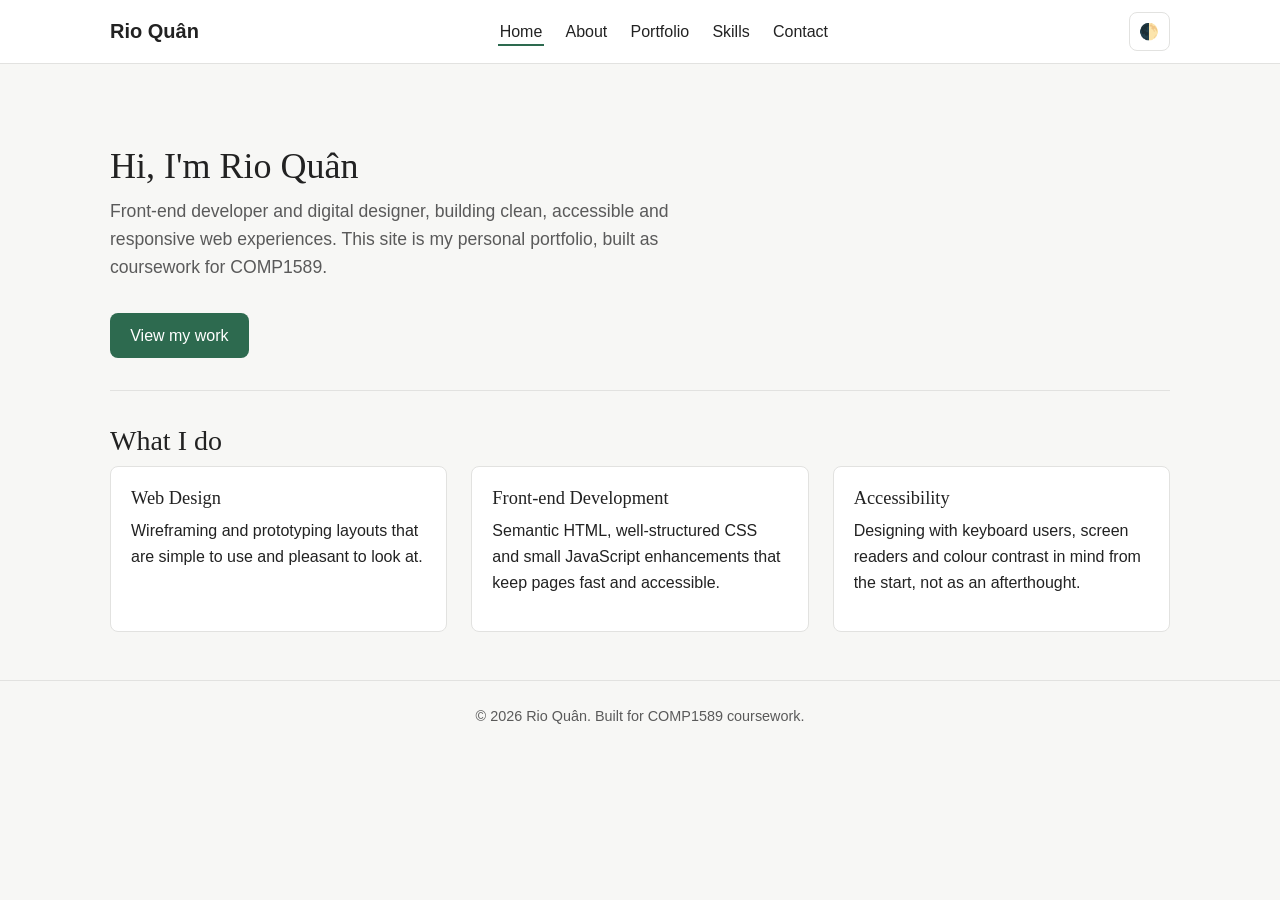
==== index.html @ 51fa4026 "feat: initial portfolio site for COMP1859 coursework" ====
<!DOCTYPE html>
<html lang="en">
<head>
  <meta charset="UTF-8">
  <meta name="viewport" content="width=device-width, initial-scale=1.0">
  <title>Rio Quân Portfolio | Home</title>
  <meta name="description" content="Portfolio website of Rio Quân, front-end developer and designer.">
  <!-- Shared external stylesheet used by every page -->
  <!-- Bootstrap CSS (CDN) loaded first so our own style.css can override it -->
  <link rel="stylesheet" href="https://cdn.jsdelivr.net/npm/bootstrap@5.3.3/dist/css/bootstrap.min.css" integrity="sha384-QWTKZyjpPEjISv5WaRU9OFeRpok6YctnYmDr5pNlyT2bRjXh0JMhjY6hW+ALEwIH" crossorigin="anonymous">
  <link rel="stylesheet" href="css/style.css">
</head>
<body>

  <!-- Skip link lets keyboard/screen-reader users jump past the nav -->
  <a class="skip-link" href="#main-content">Skip to main content</a>

  <header class="site-header">
    <div class="nav-wrap">
      <a class="brand" href="index.html">Rio Quân</a>

      <!-- Hamburger button, only visible on small screens (CSS media query) -->
      <button class="nav-toggle" aria-expanded="false" aria-controls="primaryNav">
        ☰ Menu
      </button>

      <nav class="main-nav" id="primaryNav" aria-label="Primary">
        <ul>
          <li><a href="index.html" aria-current="page">Home</a></li>
          <li><a href="about.html">About</a></li>
          <li><a href="portfolio.html">Portfolio</a></li>
          <li><a href="skills.html">Skills</a></li>
          <li><a href="contact.html">Contact</a></li>
        </ul>
      </nav>

      <button class="theme-toggle" aria-label="Toggle dark mode">🌓</button>
    </div>
  </header>

  <main id="main-content">

    <section class="hero">
      <h1>Hi, I'm Rio Quân</h1>
      <p class="lead">
        Front-end developer and digital designer, building clean, accessible
        and responsive web experiences. This site is my personal portfolio,
        built as coursework for COMP1589.
      </p>
      <a class="btn" href="portfolio.html">View my work</a>
    </section>

    <section aria-labelledby="highlights-heading">
      <h2 id="highlights-heading">What I do</h2>
      <div class="grid-3">
        <article class="card">
          <h3>Web Design</h3>
          <p>Wireframing and prototyping layouts that are simple to use and
             pleasant to look at.</p>
        </article>
        <article class="card">
          <h3>Front-end Development</h3>
          <p>Semantic HTML, well-structured CSS and small JavaScript
             enhancements that keep pages fast and accessible.</p>
        </article>
        <article class="card">
          <h3>Accessibility</h3>
          <p>Designing with keyboard users, screen readers and colour
             contrast in mind from the start, not as an afterthought.</p>
        </article>
      </div>
    </section>

  </main>

  <footer class="site-footer">
    <p>&copy; <span id="year"></span> Rio Quân. Built for COMP1589 coursework.</p>
  </footer>

  <button id="backToTop" aria-label="Back to top">↑</button>

  <!-- defer = script runs after HTML is parsed, so it can safely query the DOM -->
  <script src="js/script.js" defer></script>
</body>
</html>
---- css/style.css ----
/* =========================================================
   style.css — Shared external stylesheet for the whole site
   (Marking criteria: external CSS only, no internal <style>)
   ========================================================= */

/* ---- 1. CSS variables (design tokens) ---------------------
   Keeping colours/fonts/spacing in variables makes the whole
   site consistent and easy to re-theme (see dark mode below). */
:root {
  --color-bg: #f7f7f5;
  --color-surface: #ffffff;
  --color-text: #222222;
  --color-muted: #5a5a5a;
  --color-primary: #2d6a4f;
  --color-primary-dark: #1b4332;
  --color-border: #e2e2e0;
  --font-body: "Segoe UI", Roboto, "Helvetica Neue", Arial, sans-serif;
  --font-heading: Georgia, "Times New Roman", serif;
  --max-width: 68.75rem;   /* was 1100px — rem scales with the user's root font-size */
  --radius: 0.5rem;        /* was 8px */
}

/* Dark theme overrides, toggled by JS adding data-theme="dark" to <html> */
[data-theme="dark"] {
  --color-bg: #14181b;
  --color-surface: #1e2428;
  --color-text: #eaeaea;
  --color-muted: #b0b0b0;
  --color-primary: #74c69d;
  --color-primary-dark: #52b788;
  --color-border: #333a3f;
}

/* ---- 2. Reset / base ---------------------------------------- */
* { box-sizing: border-box; }

html { scroll-behavior: smooth; }

body {
  margin: 0;
  font-family: var(--font-body);
  background: var(--color-bg);
  color: var(--color-text);
  line-height: 1.6;              /* good line spacing for readability */
  transition: background 0.2s ease, color 0.2s ease;
}

img { max-width: 100%; height: auto; display: block; }

a { color: var(--color-primary); }
a:focus, button:focus, input:focus, textarea:focus {
  outline: 0.1875rem solid var(--color-primary);   /* visible focus = accessibility (was 3px) */
  outline-offset: 0.125rem;                        /* was 2px */
}

/* Bootstrap gives h1/h2/h3 its own large, fluid (vw-based) font-size —
   without this, headings (e.g. the "What I do" card titles) render far
   bigger than intended. We keep our own fixed scale on top of it. */
h1, h2, h3 { font-family: var(--font-heading); line-height: 1.25; }
h1 { font-size: 2.25rem; }
h2 { font-size: 1.75rem; }
h3 { font-size: 1.15rem; }

/* ---- 3. Skip link (accessibility: keyboard users can bypass nav) */
.skip-link {
  position: absolute;
  left: -62.5rem;    /* was -999px */
  top: 0;
  background: var(--color-primary);
  color: #fff;
  padding: 0.5rem 1rem;
  z-index: 100;
}
.skip-link:focus { left: 0; }

/* ---- 4. Header / navigation ---------------------------------- */
.site-header {
  position: sticky;              /* advanced feature: sticky header */
  top: 0;
  z-index: 50;
  background: var(--color-surface);
  border-bottom: 1px solid var(--color-border);
}

.nav-wrap {
  max-width: var(--max-width);
  margin: 0 auto;
  display: flex;
  align-items: center;
  justify-content: space-between;
  padding: 0.75rem 1.25rem;
}

.brand { font-weight: bold; font-size: 1.25rem; text-decoration: none; color: var(--color-text); }

.nav-toggle {
  display: none;
  background: none;
  border: 1px solid var(--color-border);
  border-radius: var(--radius);
  padding: 0.4rem 0.7rem;
  cursor: pointer;
}

.main-nav ul {
  display: flex;
  gap: 1.25rem;
  list-style: none;
  margin: 0;
  padding: 0;
}

.main-nav a {
  text-decoration: none;
  color: var(--color-text);
  padding: 0.25rem 0.1rem;
  border-bottom: 0.125rem solid transparent;   /* was 2px */
}

.main-nav a:hover,
.main-nav a[aria-current="page"] {
  border-bottom-color: var(--color-primary);
}

.theme-toggle {
  border: 1px solid var(--color-border);
  background: var(--color-surface);
  color: var(--color-text);
  border-radius: var(--radius);
  padding: 0.35rem 0.6rem;
  cursor: pointer;
}

/* ---- 5. Layout helpers ---------------------------------------- */
main {
  max-width: var(--max-width);
  margin: 0 auto;
  padding: 2rem 1.25rem 3rem;
}

/* Text columns kept narrower than the page for readability
   (marking criteria: "columns not filling the width of the page") */
.prose {
  max-width: 68ch;
}

.hero {
  padding: 3rem 0 2rem;
  border-bottom: 1px solid var(--color-border);
  margin-bottom: 2rem;
}

.hero h1 { font-size: 2.25rem; margin-bottom: 0.5rem; }
.hero p.lead { color: var(--color-muted); font-size: 1.1rem; max-width: 60ch; }

.btn {
  display: inline-block;
  background: var(--color-primary);
  color: #fff;
  text-decoration: none;
  padding: 0.6rem 1.2rem;
  border-radius: var(--radius);
  margin-top: 1rem;
}
.btn:hover { background: var(--color-primary-dark); }

/* Multi-column grid used on the home page (feature cards) and
   skills page — satisfies "layout going beyond single column" */
.grid-3 {
  display: grid;
  grid-template-columns: repeat(3, 1fr);
  gap: 1.5rem;
}

.card {
  background: var(--color-surface);
  color: var(--color-text);   /* Bootstrap's .card forces a dark text colour by
                                  default — without this it stays black-on-black
                                  in dark mode. Explicitly reclaim it here. */
  border: 1px solid var(--color-border);
  border-radius: var(--radius);
  padding: 1.25rem;
}

/* Portfolio grid */
.filter-bar {
  display: flex;
  gap: 0.5rem;
  flex-wrap: wrap;
  margin-bottom: 1.5rem;
}
.filter-bar button {
  border: 1px solid var(--color-border);
  background: var(--color-surface);
  color: var(--color-text);
  padding: 0.4rem 0.9rem;
  border-radius: 999px;
  cursor: pointer;
}
.filter-bar button[aria-pressed="true"] {
  background: var(--color-primary);
  color: #fff;
  border-color: var(--color-primary);
}

.project-grid {
  display: grid;
  grid-template-columns: repeat(2, 1fr);
  gap: 1.5rem;
}

.project-card img { border-radius: var(--radius) var(--radius) 0 0; }
.project-card {
  border: 1px solid var(--color-border);
  border-radius: var(--radius);
  overflow: hidden;
  background: var(--color-surface);
}
.project-card .card-body { padding: 1rem; }
.tag {
  display: inline-block;
  font-size: 0.75rem;
  background: var(--color-bg);
  border: 1px solid var(--color-border);
  padding: 0.1rem 0.5rem;
  border-radius: 999px;
  margin-right: 0.25rem;
}

/* Skills page: two columns, skill bars */
.skills-columns {
  display: grid;
  grid-template-columns: 2fr 1fr;
  gap: 2rem;
}
.skill-bar {
  background: var(--color-border);
  border-radius: 999px;
  height: 0.625rem;   /* was 10px */
  margin: 0.35rem 0 1rem;
  overflow: hidden;
}
.skill-bar > span {
  display: block;
  height: 100%;
  background: var(--color-primary);
}

/* Contact page: form + info side by side */
.contact-columns {
  display: grid;
  grid-template-columns: 1.3fr 1fr;
  gap: 2rem;
}
form .field { margin-bottom: 1rem; }
form label { display: block; font-weight: 600; margin-bottom: 0.25rem; }
form input, form textarea {
  width: 100%;
  padding: 0.6rem;
  border: 1px solid var(--color-border);
  border-radius: var(--radius);
  font-family: inherit;
  background: var(--color-surface);
  color: var(--color-text);
}
.form-status { margin-top: 0.75rem; font-weight: 600; }

/* ---- 6. Footer -------------------------------------------------- */
.site-footer {
  border-top: 1px solid var(--color-border);
  text-align: center;
  padding: 1.5rem;
  color: var(--color-muted);
  font-size: 0.9rem;
}

/* Back-to-top button */
#backToTop {
  position: fixed;
  right: 1.25rem;
  bottom: 1.25rem;
  display: none;
  border: none;
  background: var(--color-primary);
  color: #fff;
  width: 2.75rem;    /* was 44px */
  height: 2.75rem;   /* was 44px */
  border-radius: 50%;
  cursor: pointer;
  font-size: 1.1rem;
}

/* ---- 7. Responsive design (media queries = advanced feature) ---
   Breakpoints in em rather than px: em is relative to the browser's
   root font-size, so if a user has increased their default zoom/font
   size the layout switches to mobile view earlier, in line with their
   settings, instead of a fixed pixel value ignoring it. */
@media (max-width: 50em) {   /* was 800px */
  .grid-3 { grid-template-columns: 1fr; }
  .project-grid { grid-template-columns: 1fr; }
  .skills-columns { grid-template-columns: 1fr; }
  .contact-columns { grid-template-columns: 1fr; }
}

@media (max-width: 40em) {   /* was 640px */
  .nav-toggle { display: inline-block; }
  .main-nav {
    display: none;
    width: 100%;
  }
  .main-nav.open { display: block; }
  .main-nav ul {
    flex-direction: column;
    gap: 0.25rem;
    padding: 0.5rem 0 0.75rem;
  }
  .nav-wrap { flex-wrap: wrap; }
}

/* Respect users who prefer less motion (accessibility) */
@media (prefers-reduced-motion: reduce) {
  html { scroll-behavior: auto; }
}
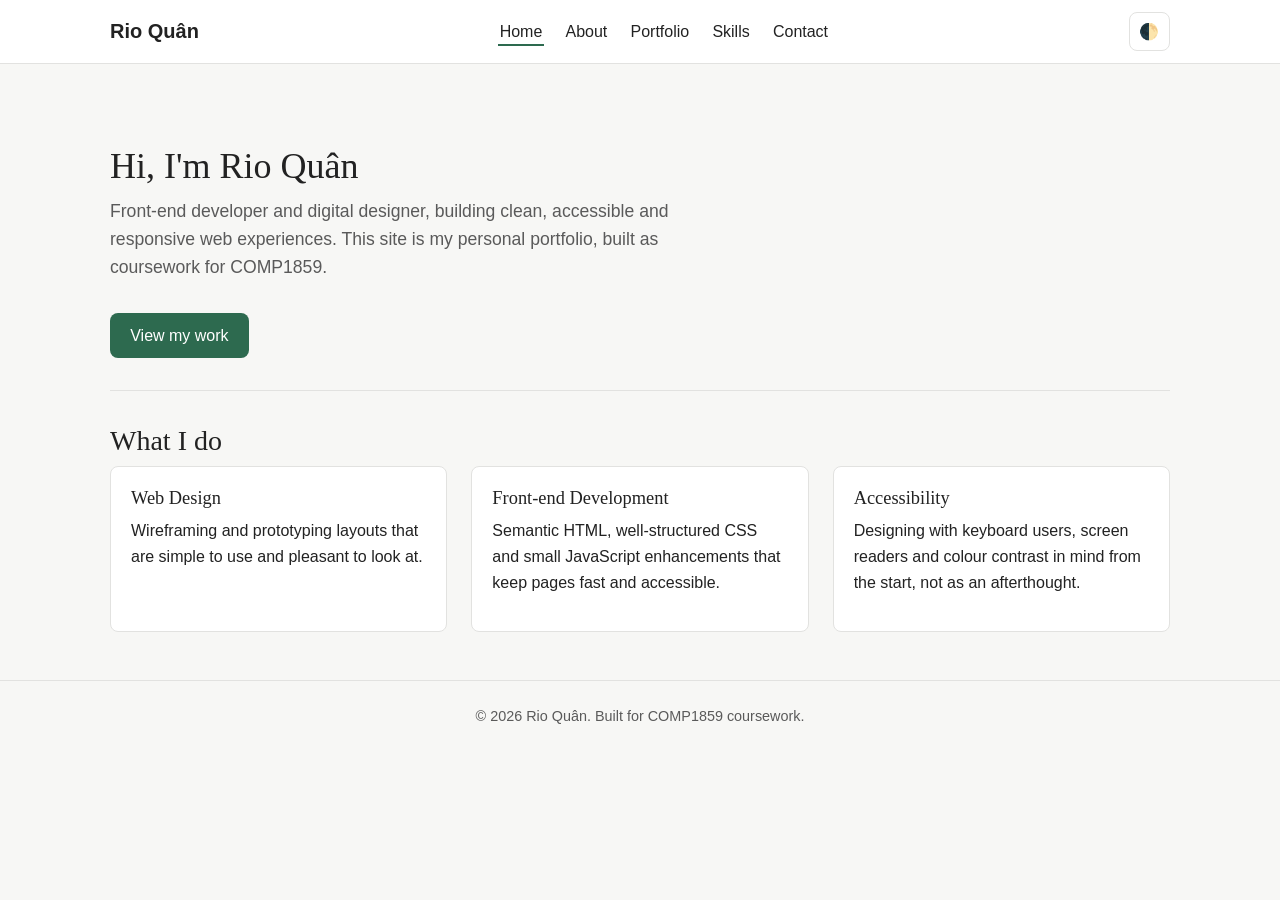
==== commit 17e5529f: "fix: correct course code to COMP1859 across pages" ====
--- a/index.html
+++ b/index.html
@@ -45,7 +45,7 @@
       <p class="lead">
         Front-end developer and digital designer, building clean, accessible
         and responsive web experiences. This site is my personal portfolio,
-        built as coursework for COMP1589.
+        built as coursework for COMP1859.
       </p>
       <a class="btn" href="portfolio.html">View my work</a>
     </section>
@@ -74,7 +74,7 @@
   </main>
 
   <footer class="site-footer">
-    <p>&copy; <span id="year"></span> Rio Quân. Built for COMP1589 coursework.</p>
+    <p>&copy; <span id="year"></span> Rio Quân. Built for COMP1859 coursework.</p>
   </footer>
 
   <button id="backToTop" aria-label="Back to top">↑</button>
